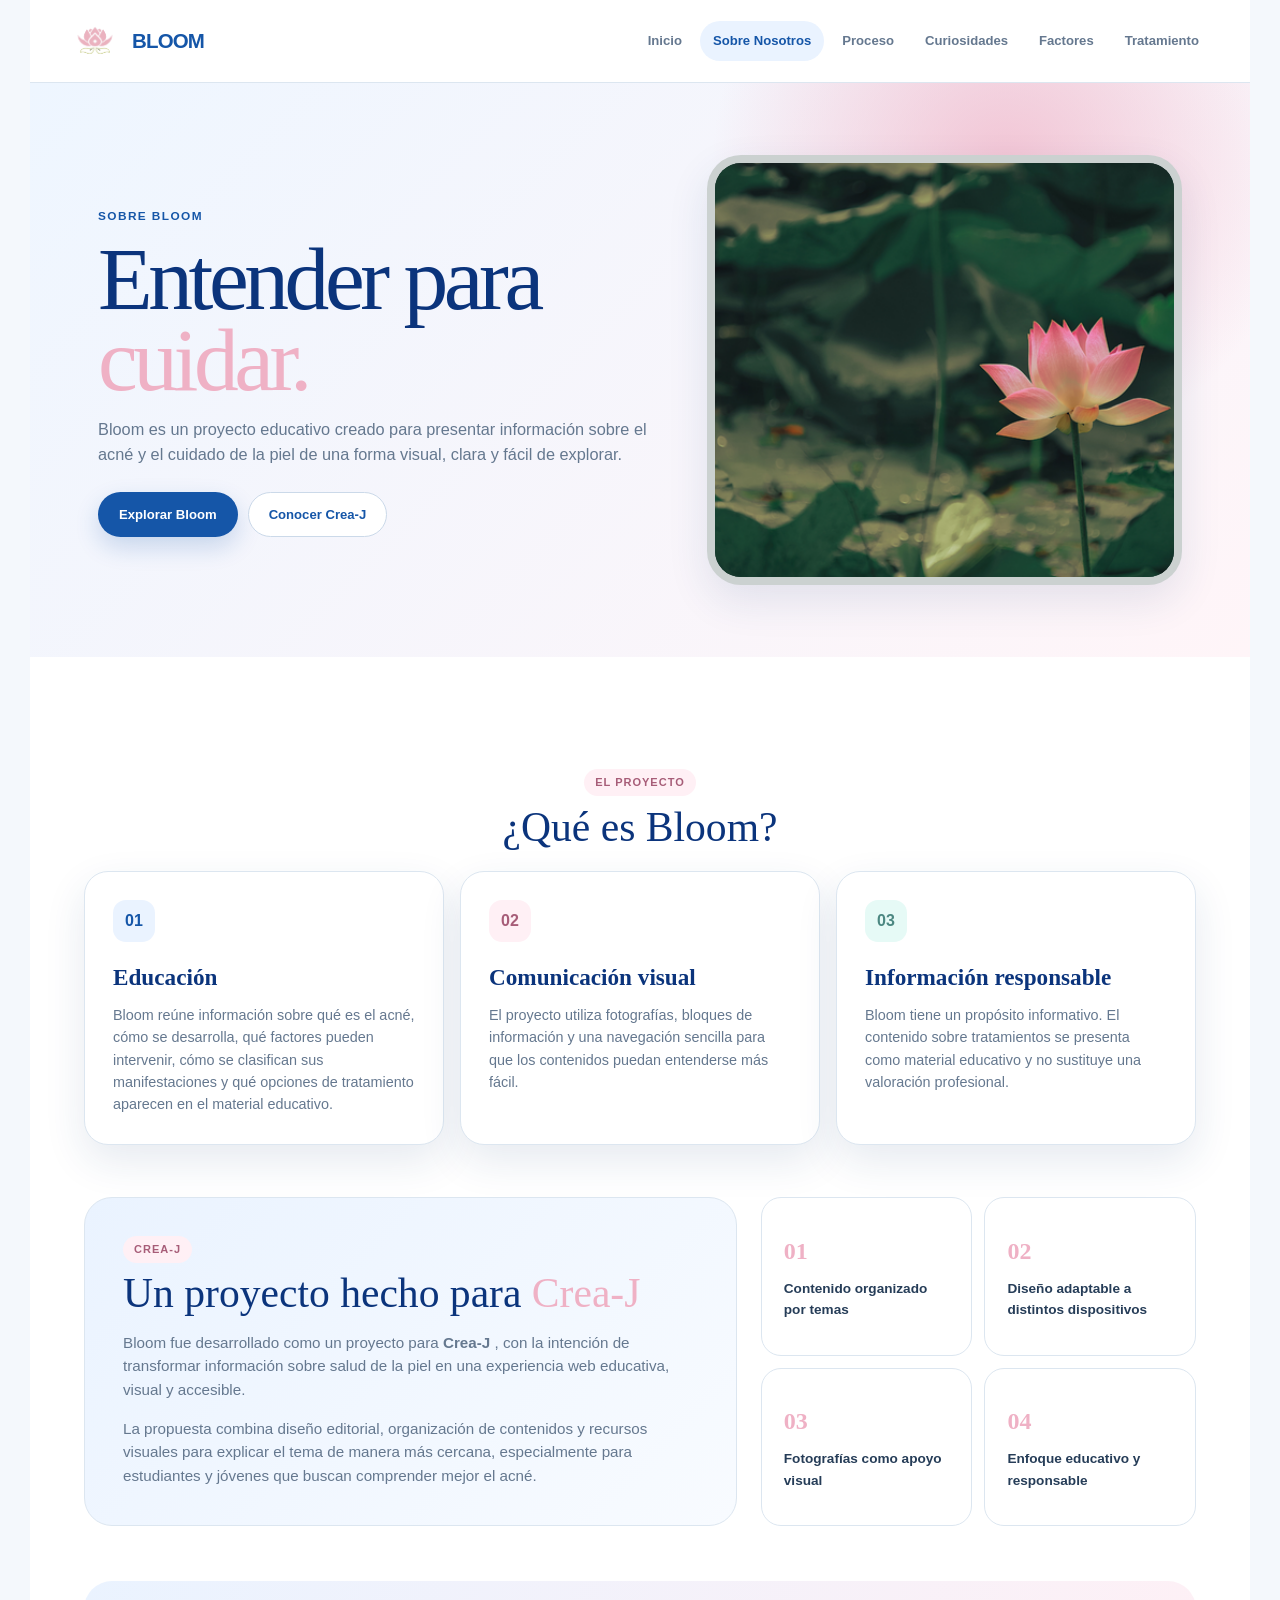
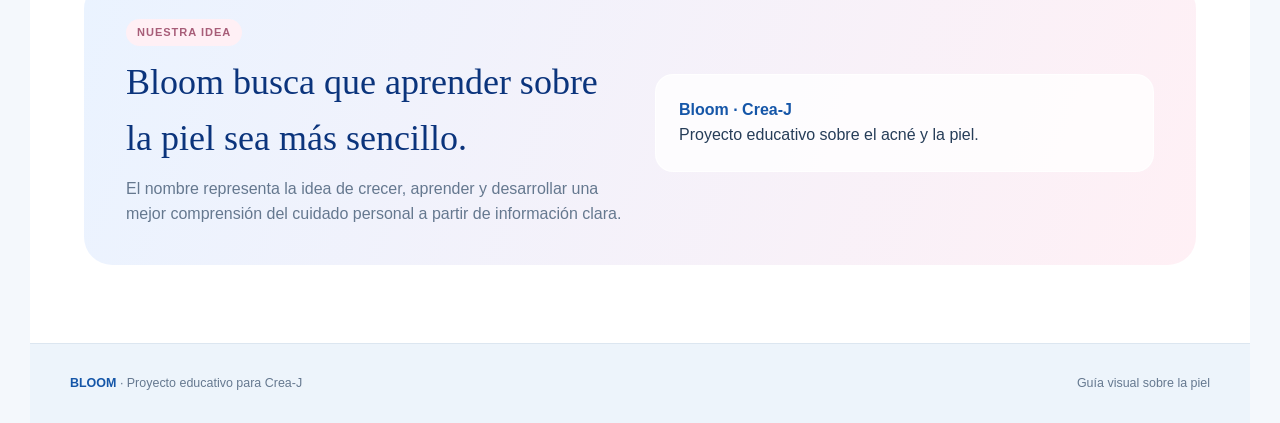
==== about.html @ f33ec6a3 "diseño final" ====
<!DOCTYPE html>
<html lang="es">
 <head>
  <meta charset="utf-8"/>
  <meta content="width=device-width, initial-scale=1.0" name="viewport"/>
  <title>
   Bloom | About us
  </title>
  <link href="style.css" rel="stylesheet"/>
 </head>
 <body>
  <div class="site">
   <header class="header">
    <div class="header-inner">
     <a class="logo" href="index.html">
      <img alt="Logo de Bloom" src="assets/logo.webp"/>
      <span>
       BLOOM
      </span>
     </a>
     <nav class="nav">
      <a href="index.html">
       Inicio
      </a>
      <a class="active" href="about.html">
       Sobre Nosotros
      </a>
      <a href="que-ocurre.html">
       Proceso
      </a>
      <a href="curiosidades.html">
       Curiosidades
      </a>
      <a href="factores.html">
       Factores
      </a>
      <a href="tratamiento.html">
       Tratamiento
      </a>
     </nav>
    </div>
   </header>
   <main>
    <section class="about-hero">
     <div class="about-hero-copy">
      <span class="eyebrow">
       Sobre Bloom
      </span>
      <h1>
       Entender para
       <span>
        cuidar.
       </span>
      </h1>
      <p class="hero-lead">
       Bloom es un proyecto educativo creado para presentar informaci&oacute;n sobre el acn&eacute; y el cuidado de la piel de una forma visual, clara y f&aacute;cil de explorar.
      </p>
      <div class="hero-actions">
       <a class="btn btn-primary" href="index.html">
        Explorar Bloom
       </a>
       <a class="btn btn-secondary" href="#creaj">
        Conocer Crea-J
       </a>
      </div>
     </div>
     <figure class="about-flower">
      <img alt="Flor de loto sobre el agua" src="assets/4.webp"/>
     </figure>
    </section>
    <div class="main">
     <section class="section about-intro" id="creaj">
      <div class="section-head center">
       <span class="pill">
        El proyecto
       </span>
       <h2>
        &iquest;Qu&eacute; es Bloom?
       </h2>
      </div>
      <div class="about-grid">
       <article class="about-card">
        <span class="about-number">
         01
        </span>
        <h3>
         Educaci&oacute;n
        </h3>
        <p>
         Bloom re&uacute;ne informaci&oacute;n sobre qu&eacute; es el acn&eacute;, c&oacute;mo se desarrolla, qu&eacute; factores pueden intervenir, c&oacute;mo se clasifican sus manifestaciones y qu&eacute; opciones de tratamiento aparecen en el material educativo.
        </p>
       </article>
       <article class="about-card">
        <span class="about-number">
         02
        </span>
        <h3>
         Comunicaci&oacute;n visual
        </h3>
        <p>
         El proyecto utiliza fotograf&iacute;as, bloques de informaci&oacute;n y una navegaci&oacute;n sencilla para que los contenidos puedan entenderse más fácil.
        </p>
       </article>
       <article class="about-card">
        <span class="about-number">
         03
        </span>
        <h3>
         Informaci&oacute;n responsable
        </h3>
        <p>
         Bloom tiene un prop&oacute;sito informativo. El contenido sobre tratamientos se presenta como material educativo y no sustituye una valoraci&oacute;n profesional.
        </p>
       </article>
      </div>
     </section>
     <section class="section creator-section">
      <div class="creator-panel">
       <span class="pill">
        Crea-J
       </span>
       <h2>
        Un proyecto hecho para
        <span>
         Crea-J
        </span>
       </h2>
       <p>
        Bloom fue desarrollado como un proyecto para
        <strong>
         Crea-J
        </strong>
        , con la intenci&oacute;n de transformar informaci&oacute;n sobre salud de la piel en una experiencia web educativa, visual y accesible.
       </p>
       <p>
        La propuesta combina dise&ntilde;o editorial, organizaci&oacute;n de contenidos y recursos visuales para explicar el tema de manera m&aacute;s cercana, especialmente para estudiantes y j&oacute;venes que buscan comprender mejor el acn&eacute;.
       </p>
      </div>
      <div class="creator-list">
       <div>
        <strong>
         01
        </strong>
        <span>
         Contenido organizado por temas
        </span>
       </div>
       <div>
        <strong>
         02
        </strong>
        <span>
         Dise&ntilde;o adaptable a distintos dispositivos
        </span>
       </div>
       <div>
        <strong>
         03
        </strong>
        <span>
         Fotograf&iacute;as como apoyo visual
        </span>
       </div>
       <div>
        <strong>
         04
        </strong>
        <span>
         Enfoque educativo y responsable
        </span>
       </div>
      </div>
     </section>
     <section class="section about-closing">
      <div class="band">
       <div>
        <span class="pill">
         Nuestra idea
        </span>
        <h2>
         Bloom busca que aprender sobre la piel sea m&aacute;s sencillo.
        </h2>
        <p>
         El nombre representa la idea de crecer, aprender y desarrollar una mejor comprensi&oacute;n del cuidado personal a partir de informaci&oacute;n clara.
        </p>
       </div>
       <div class="quote">
        <strong>
         Bloom &middot; Crea-J
        </strong>
        <br/>
        Proyecto educativo sobre el acn&eacute; y la piel.
       </div>
      </div>
     </section>
    </div>
   </main>
   <footer class="footer">
    <span>
     <strong>
      BLOOM
     </strong>
     &middot; Proyecto educativo para Crea-J
    </span>
    <span>
     Gu&iacute;a visual sobre la piel
    </span>
   </footer>
  </div>
 </body>
</html>
---- style.css ----
:root {
  --blue:#1556a8;
  --blue-dark:#0b347c;
  --blue-soft:#eaf3ff;
  --sky:#dff6fb;
  --pink:#efb1c5;
  --pink-soft:#fff0f5;
  --lav:#eee8ff;
  --mint:#e6faf6;
  --peach:#fff1eb;
  --ink:#263d58;
  --muted:#65788f;
  --white:#fff;
  --line:#dce6f0;
  --shadow:0 16px 42px rgba(27,65,115,.11);
  --radius:24px;
  --serif:Georgia,"Times New Roman",serif;
  --sans:Inter,Arial,Helvetica,sans-serif;
}
* {
  box-sizing:border-box
}
html {
  scroll-behavior:smooth
}
body {
  margin:0;
  background:#f4f8fc;
  color:var(--ink);
  font-family:var(--sans);
  line-height:1.55
}
a {
  text-decoration:none;
  color:inherit
}
img {
  display:block;
  max-width:100%
}
.site {
  width:min(1220px,100%);
  margin:auto;
  background:#fff;
  min-height:100vh;
  overflow:hidden
}
/* HEADER */
.header {
  position:sticky;
  top:0;
  z-index:50;
  background:rgba(255,255,255,.95);
  backdrop-filter:blur(14px);
  border-bottom:1px solid var(--line)
}
.header-inner {
  min-height:82px;
  padding:0 38px;
  display:flex;
  align-items:center;
  justify-content:space-between;
  gap:24px
}
.logo {
  display:flex;
  align-items:center;
  gap:10px;
  color:var(--blue);
  font-weight:900;
  letter-spacing:-.04em;
  font-size:1.28rem
}
.logo img {
  width:54px;
  height:54px;
  object-fit:contain
}
.logo span {
  display:inline-block
}
.nav {
  display:flex;
  gap:5px;
  flex-wrap:wrap;
  justify-content:flex-end
}
.nav a {
  padding:10px 13px;
  border-radius:999px;
  color:var(--muted);
  font-size:.82rem;
  font-weight:800
}
.nav a:hover,.nav a.active {
  background:var(--blue-soft);
  color:var(--blue)
}
/* HERO */
.hero {
  position:relative;
  overflow:hidden;
  background:radial-gradient(circle at 86% 18%,rgba(239,177,197,.72),transparent 24%),radial-gradient(circle at 65% 90%,rgba(190,234,246,.9),transparent 31%),linear-gradient(135deg,#eef6ff,#fff5f8)
}
.hero-content {
  position:relative;
  z-index:2;
  min-height:455px;
  padding:62px 68px;
  display:grid;
  grid-template-columns:1.02fr .98fr;
  align-items:center;
  gap:48px
}
.eyebrow {
  color:var(--blue);
  font-size:.74rem;
  font-weight:900;
  text-transform:uppercase;
  letter-spacing:.12em
}
.hero h1 {
  margin:12px 0 16px;
  max-width:650px;
  color:var(--blue-dark);
  font-family:var(--serif);
  font-weight:400;
  font-size:clamp(3.6rem,8vw,6.4rem);
  line-height:.88;
  letter-spacing:-.05em
}
.hero h1 span {
  color:var(--pink)
}
.hero-lead {
  max-width:600px;
  margin:0;
  color:var(--muted);
  font-size:1.02rem
}
.hero-actions {
  display:flex;
  gap:10px;
  margin-top:25px
}
.btn {
  display:inline-flex;
  align-items:center;
  justify-content:center;
  min-height:45px;
  padding:0 20px;
  border-radius:999px;
  border:1px solid transparent;
  font-size:.82rem;
  font-weight:900
}
.btn-primary {
  color:#fff;
  background:var(--blue);
  box-shadow:0 10px 25px rgba(21,86,168,.2)
}
.btn-secondary {
  color:var(--blue);
  background:#fff;
  border-color:#cbd9e9
}
.hero-photo-wrap {
  position:relative;
  min-height:340px;
  display:flex;
  align-items:center
}
.hero-photo {
  position:relative;
  z-index:1;
  width:100%;
  height:340px;
  object-fit:cover;
  border-radius:30px;
  box-shadow:var(--shadow);
  border:8px solid rgba(255,255,255,.75)
}
.hero-photo-wrap:after {
  content:"";
  position:absolute;
  right:-12px;
  bottom:-10px;
  width:92px;
  height:92px;
  border-radius:50%;
  background:var(--pink);
  opacity:.7
}
/* MAIN */
.main {
  padding:60px 54px 78px
}
.intro {
  max-width:900px;
  margin:0 auto 46px;
  text-align:center
}
.intro h2,.section-head h2 {
  margin:0;
  color:var(--blue-dark);
  font-family:var(--serif);
  font-size:2.6rem;
  font-weight:400;
  line-height:1.06
}
.intro p,.section-head p {
  color:var(--muted);
  margin:13px auto 0
}
.section {
  margin-top:52px
}
.section-head {
  margin-bottom:22px
}
.section-head.center {
  text-align:center
}
.section-head.center p {
  max-width:700px
}
.pill {
  display:inline-block;
  margin-bottom:9px;
  padding:5px 11px;
  border-radius:999px;
  background:var(--pink-soft);
  color:#a75d78;
  font-size:.69rem;
  font-weight:900;
  text-transform:uppercase;
  letter-spacing:.09em
}
/* IMAGE BLOCKS */
.image-grid {
  display:grid;
  grid-template-columns:1.2fr .8fr .8fr;
  gap:16px;
  margin-top:25px
}
.image-grid.two {
  grid-template-columns:1fr 1fr
}
.image-grid.three {
  grid-template-columns:repeat(3,1fr)
}
.image-grid.four {
  grid-template-columns:repeat(4,1fr)
}
.image-card {
  position:relative;
  overflow:hidden;
  border-radius:22px;
  background:#edf4fb;
  height:250px;
  box-shadow:var(--shadow);
  border:1px solid rgba(220,230,240,.9);
  margin:0
}
.image-card.tall {
  height:380px
}
.image-card.wide {
  height:275px
}
.image-card img {
  display:block;
  width:100%;
  height:100%;
  object-fit:cover;
  transition:transform .45s ease
}
.image-card:hover img {
  transform:scale(1.035)
}
.image-card:nth-child(2) img {
  object-position:center
}
.visual-note {
  margin-top:9px;
  text-align:right;
  color:var(--muted);
  font-size:.7rem
}
.split-visual {
  display:grid;
  grid-template-columns:1fr 1fr;
  gap:24px;
  align-items:stretch
}
.split-visual .image-card {
  height:380px
}
/* CARDS */
.cards {
  display:grid;
  grid-template-columns:repeat(3,1fr);
  gap:16px
}
.card {
  position:relative;
  padding:24px;
  min-height:190px;
  border:1px solid var(--line);
  border-radius:var(--radius);
  background:#fff;
  box-shadow:var(--shadow)
}
.card h3 {
  margin:0 0 8px;
  color:var(--blue-dark);
  font-size:1.08rem
}
.card p {
  margin:0;
  color:var(--muted);
  font-size:.9rem
}
.card-icon {
  width:46px;
  height:46px;
  margin-bottom:17px;
  border-radius:14px;
  display:grid;
  place-items:center;
  color:var(--blue);
  background:var(--blue-soft);
  font-weight:900
}
.card:nth-child(2) .card-icon {
  background:var(--pink-soft);
  color:#b0617c
}
.card:nth-child(3) .card-icon {
  background:var(--mint);
  color:#4c8882
}
/* PROCESS */
.process {
  display:grid;
  grid-template-columns:repeat(4,1fr);
  gap:12px
}
.process-card {
  padding:20px 17px;
  border-radius:18px;
  background:#f8fbff;
  border:1px solid var(--line)
}
.number {
  width:38px;
  height:38px;
  display:grid;
  place-items:center;
  margin-bottom:13px;
  border-radius:50%;
  color:#fff;
  background:var(--pink);
  font-family:var(--serif);
  font-size:1.2rem
}
.process-card h3 {
  margin:0 0 6px;
  font-size:.95rem;
  color:var(--blue-dark)
}
.process-card p {
  margin:0;
  color:var(--muted);
  font-size:.8rem
}
/* BANDS */
.band {
  margin-top:55px;
  padding:38px 42px;
  border-radius:28px;
  background:linear-gradient(110deg,var(--blue-soft),var(--pink-soft));
  display:grid;
  grid-template-columns:1fr 1fr;
  gap:30px;
  align-items:center
}
.band h2 {
  margin:0;
  font-family:var(--serif);
  font-weight:400;
  font-size:2.25rem;
  color:var(--blue-dark)
}
.band p {
  margin:10px 0 0;
  color:var(--muted)
}
.quote {
  padding:23px;
  background:rgba(255,255,255,.78);
  border-radius:18px;
  border:1px solid rgba(255,255,255,.9);
  color:var(--ink)
}
.quote strong {
  color:var(--blue)
}
/* LAYERS */
.layers {
  display:grid;
  grid-template-columns:1.05fr .95fr;
  gap:25px
}
.layer-stack {
  display:grid;
  gap:9px
}
.layer {
  padding:19px 22px;
  border-radius:17px;
  background:#fff;
  border:1px solid var(--line);
  box-shadow:var(--shadow)
}
.layer h3 {
  margin:0;
  color:var(--blue-dark);
  font-family:var(--serif);
  font-size:1.35rem
}
.layer p {
  margin:5px 0 0;
  color:var(--muted);
  font-size:.87rem
}
.layer.epi {
  border-left:7px solid var(--pink)
}
.layer.dermis {
  border-left:7px solid #a9ddea
}
.layer.hipo {
  border-left:7px solid #c8b9ed
}
.info-box {
  padding:27px;
  border-radius:22px;
  background:var(--peach)
}
.info-box h3 {
  margin:0;
  color:var(--blue-dark);
  font-family:var(--serif);
  font-size:1.6rem
}
.info-box p {
  color:var(--muted);
  font-size:.9rem
}
/* FACTORS + TYPES */
.factor-grid {
  display:grid;
  grid-template-columns:repeat(2,1fr);
  gap:14px
}
.factor {
  padding:24px;
  border-radius:20px;
  background:#fff;
  border:1px solid var(--line)
}
.factor h3 {
  margin:0 0 7px;
  color:var(--blue-dark);
  font-family:var(--serif);
  font-size:1.35rem
}
.factor p {
  margin:0;
  color:var(--muted);
  font-size:.87rem
}
.types {
  display:grid;
  gap:15px
}
.type {
  display:grid;
  grid-template-columns:145px 1fr 220px;
  min-height:145px;
  overflow:hidden;
  border:1px solid var(--line);
  border-radius:20px;
  background:#fff;
  box-shadow:var(--shadow)
}
.type-name {
  display:grid;
  place-items:center;
  padding:15px;
  background:var(--blue-soft);
  color:var(--blue);
  font-family:var(--serif);
  font-size:1.45rem
}
.type:nth-child(2) .type-name {
  background:var(--pink-soft);
  color:#a65d78
}
.type:nth-child(3) .type-name {
  background:var(--lav);
  color:#7664a4
}
.type-content {
  padding:18px 21px
}
.type-content h3 {
  margin:0;
  color:var(--blue-dark)
}
.type-content p {
  margin:5px 0 0;
  color:var(--muted);
  font-size:.87rem
}
.type-photo {
  width:100%;
  height:100%;
  min-height:145px;
  object-fit:cover
}
/* TREATMENTS */
.treatments {
  display:grid;
  grid-template-columns:repeat(2,1fr);
  gap:15px
}
.treatment {
  padding:23px;
  display:grid;
  grid-template-columns:52px 1fr;
  gap:15px;
  border:1px solid var(--line);
  border-radius:20px;
  background:#fff;
  box-shadow:var(--shadow)
}
.treatment-icon {
  width:52px;
  height:52px;
  display:grid;
  place-items:center;
  border-radius:16px;
  background:var(--blue-soft);
  color:var(--blue);
  font-family:var(--serif);
  font-size:1.25rem
}
.treatment:nth-child(2) .treatment-icon,.treatment:nth-child(5) .treatment-icon {
  background:var(--pink-soft);
  color:#a75d78
}
.treatment h3 {
  margin:0;
  color:var(--blue-dark)
}
.treatment p {
  margin:5px 0 0;
  color:var(--muted);
  font-size:.85rem
}
.disclaimer {
  margin-top:22px;
  padding:17px 20px;
  border-radius:15px;
  background:#fff8ed;
  border:1px solid #f1ddbd;
  color:#766044;
  font-size:.83rem
}
/* FOOTER */
.footer {
  padding:30px 40px;
  background:#edf4fb;
  border-top:1px solid var(--line);
  display:flex;
  align-items:center;
  justify-content:space-between;
  gap:20px;
  color:var(--muted);
  font-size:.78rem
}
.footer strong {
  color:var(--blue)
}
@media(max-width:900px) {
  .header-inner {
    padding:12px 20px;
    align-items:flex-start;
    flex-direction:column
  }
  .nav {
    justify-content:flex-start
  }
  .hero-content {
    grid-template-columns:1fr;
    padding:50px 30px;
    min-height:auto
  }
  .hero-photo {
    height:300px
  }
  .hero-photo-wrap {
    min-height:300px
  }
  .cards,.process {
    grid-template-columns:1fr 1fr
  }
  .layers,.split-visual {
    grid-template-columns:1fr
  }
  .band {
    grid-template-columns:1fr
  }
  .type {
    grid-template-columns:115px 1fr
  }
  .type-photo {
    display:block
  }
  .image-grid,.image-grid.four,.image-grid.three {
    grid-template-columns:1fr 1fr
  }
  .image-card {
    height:240px
  }
  .image-card.wide {
    height:260px
  }
  .image-card.tall,.split-visual .image-card {
    height:330px
  }

}
@media(max-width:560px) {
  .main {
    padding:40px 17px 55px
  }
  .hero h1 {
    font-size:3.5rem
  }
  .hero-actions {
    flex-direction:column;
    align-items:flex-start
  }
  .cards,.process,.factor-grid,.treatments,.image-grid,.image-grid.two,.image-grid.four,.image-grid.three {
    grid-template-columns:1fr
  }
  .image-card,.image-card.wide,.image-card.tall,.split-visual .image-card {
    height:250px
  }
  .type {
    grid-template-columns:90px 1fr
  }
  .type-name {
    font-size:1.05rem
  }
  .footer {
    padding:25px 20px;
    flex-direction:column;
    align-items:flex-start
  }
  .logo img {
    width:48px;
    height:48px
  }
  .hero-photo {
    height:245px
  }
  .hero-photo-wrap {
    min-height:245px
  }
  .intro h2,.section-head h2 {
    font-size:2.15rem
  }

}
/* ABOUT US */
.about-hero {
  position:relative;
  display:grid;
  grid-template-columns:1fr .85fr;
  gap:50px;
  align-items:center;
  padding:72px 68px;
  background:radial-gradient(circle at 80% 15%,rgba(239,177,197,.72),transparent 27%),linear-gradient(135deg,#eef6ff,#fff5f8);
  overflow:hidden
}
.about-hero-copy h1 {
  margin:12px 0 16px;
  color:var(--blue-dark);
  font-family:var(--serif);
  font-size:clamp(3.8rem,7vw,6rem);
  font-weight:400;
  line-height:.9;
  letter-spacing:-.05em
}
.about-hero-copy h1 span {
  color:var(--pink)
}
.about-flower {
  margin:0;
  height:430px;
  border-radius:34px;
  overflow:hidden;
  background:#102e28;
  box-shadow:var(--shadow);
  border:8px solid rgba(255,255,255,.78)
}
.about-flower img {
  width:100%;
  height:100%;
  object-fit:cover;
  object-position:center
}
.about-grid {
  display:grid;
  grid-template-columns:repeat(3,1fr);
  gap:16px
}
.about-card {
  padding:28px;
  border:1px solid var(--line);
  border-radius:24px;
  background:#fff;
  box-shadow:var(--shadow)
}
.about-number {
  display:grid;
  place-items:center;
  width:42px;
  height:42px;
  margin-bottom:18px;
  border-radius:13px;
  background:var(--blue-soft);
  color:var(--blue);
  font-weight:900
}
.about-card:nth-child(2) .about-number {
  background:var(--pink-soft);
  color:#a75d78
}
.about-card:nth-child(3) .about-number {
  background:var(--mint);
  color:#4c8882
}
.about-card h3 {
  margin:0 0 8px;
  color:var(--blue-dark);
  font-family:var(--serif);
  font-size:1.45rem
}
.about-card p {
  margin:0;
  color:var(--muted);
  font-size:.9rem
}
.creator-section {
  display:grid;
  grid-template-columns:1.2fr .8fr;
  gap:24px;
  align-items:stretch
}
.creator-panel {
  padding:38px;
  border-radius:28px;
  background:linear-gradient(135deg,var(--blue-soft),#f8fbff);
  border:1px solid var(--line)
}
.creator-panel h2 {
  margin:0;
  color:var(--blue-dark);
  font-family:var(--serif);
  font-size:2.6rem;
  font-weight:400;
  line-height:1.05
}
.creator-panel h2 span {
  color:var(--pink)
}
.creator-panel p {
  color:var(--muted);
  font-size:.95rem
}
.creator-panel p:last-child {
  margin-bottom:0
}
.creator-list {
  display:grid;
  grid-template-columns:1fr 1fr;
  gap:12px
}
.creator-list div {
  padding:22px;
  border:1px solid var(--line);
  border-radius:20px;
  background:#fff;
  display:flex;
  flex-direction:column;
  gap:8px;
  justify-content:center
}
.creator-list strong {
  font-family:var(--serif);
  font-size:1.5rem;
  color:var(--pink)
}
.creator-list span {
  color:var(--ink);
  font-size:.85rem;
  font-weight:800
}
.about-closing {
  margin-bottom:0
}

.left-footer{
  display: flex;

}

.ig{
  width: 20px;
  margin-left: 20px;
}
/* MOBILE / RESPONSIVE */
@media(max-width:900px) {
  .about-hero {
    grid-template-columns:1fr;
    padding:52px 30px;
    gap:28px
  }
  .about-flower {
    height:330px
  }
  .about-grid,.creator-section {
    grid-template-columns:1fr
  }
  .creator-list {
    grid-template-columns:1fr 1fr
  }
  .header-inner {
    gap:12px
  }
  .nav {
    width:100%;
    overflow-x:auto;
    flex-wrap:nowrap;
    justify-content:flex-start;
    padding-bottom:2px;
    scrollbar-width:none
  }
  .nav::-webkit-scrollbar {
    display:none
  }
  .nav a {
    white-space:nowrap
  }

}
@media(max-width:560px) {
  .header-inner {
    padding:10px 16px;
    min-height:auto
  }
  .logo {
    font-size:1.1rem
  }
  .logo img {
    width:44px;
    height:44px
  }
  .nav {
    gap:2px
  }
  .nav a {
    padding:9px 10px;
    font-size:.75rem
  }
  .hero-content {
    padding:42px 20px 48px;
    gap:28px
  }
  .hero h1 {
    font-size:3.25rem
  }
  .hero-lead {
    font-size:.94rem
  }
  .hero-photo {
    height:235px
  }
  .hero-photo-wrap {
    min-height:235px
  }
  .main {
    padding:38px 16px 54px
  }
  .intro {
    margin-bottom:34px
  }
  .intro h2,.section-head h2 {
    font-size:2rem
  }
  .section {
    margin-top:40px
  }
  .band {
    padding:28px 22px
  }
  .band h2 {
    font-size:1.9rem
  }
  .about-hero {
    padding:42px 20px 48px
  }
  .about-hero-copy h1 {
    font-size:3.3rem
  }
  .about-flower {
    height:300px;
    border-radius:24px
  }
  .about-card,.creator-panel {
    padding:24px
  }
  .creator-panel h2 {
    font-size:2.15rem
  }
  .creator-list {
    grid-template-columns:1fr
  }
  .footer {
    font-size:.72rem
  }

}
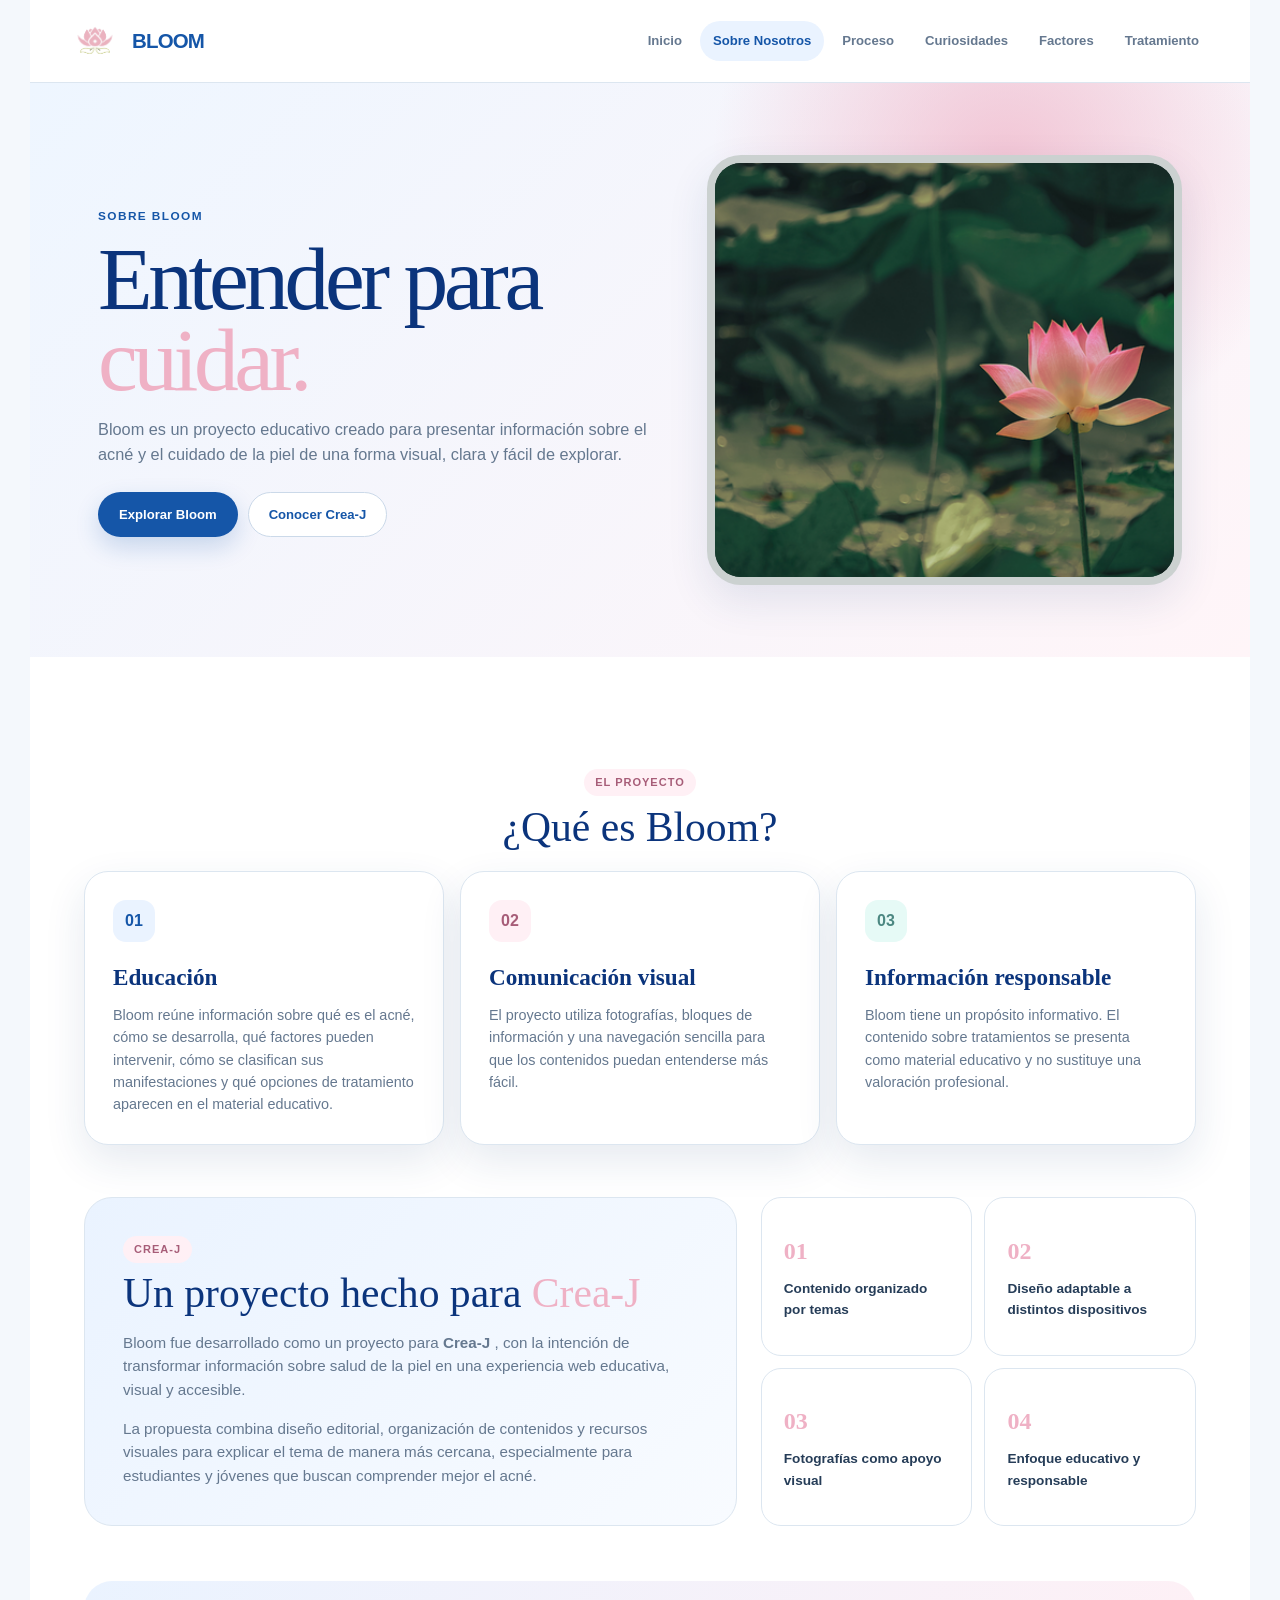
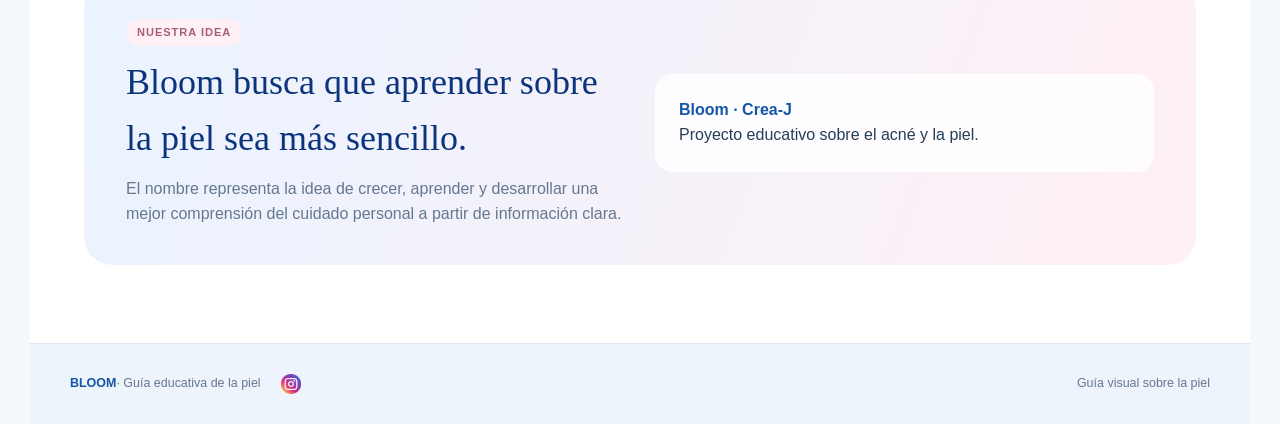
==== commit a4279d52: "datos finales" ====
--- a/about.html
+++ b/about.html
@@ -196,11 +196,12 @@
     </div>
    </main>
    <footer class="footer">
-    <span>
+    <span class="left-footer">
      <strong>
       BLOOM
      </strong>
-     &middot; Proyecto educativo para Crea-J
+     &middot; Gu&iacute;a educativa de la piel
+     <a href="https://www.instagram.com/bloom.creaj/" target="_blank" rel="noopener noreferrer"><img class="ig" src="assets/ig.png" alt="Instagram"></a>
     </span>
     <span>
      Gu&iacute;a visual sobre la piel
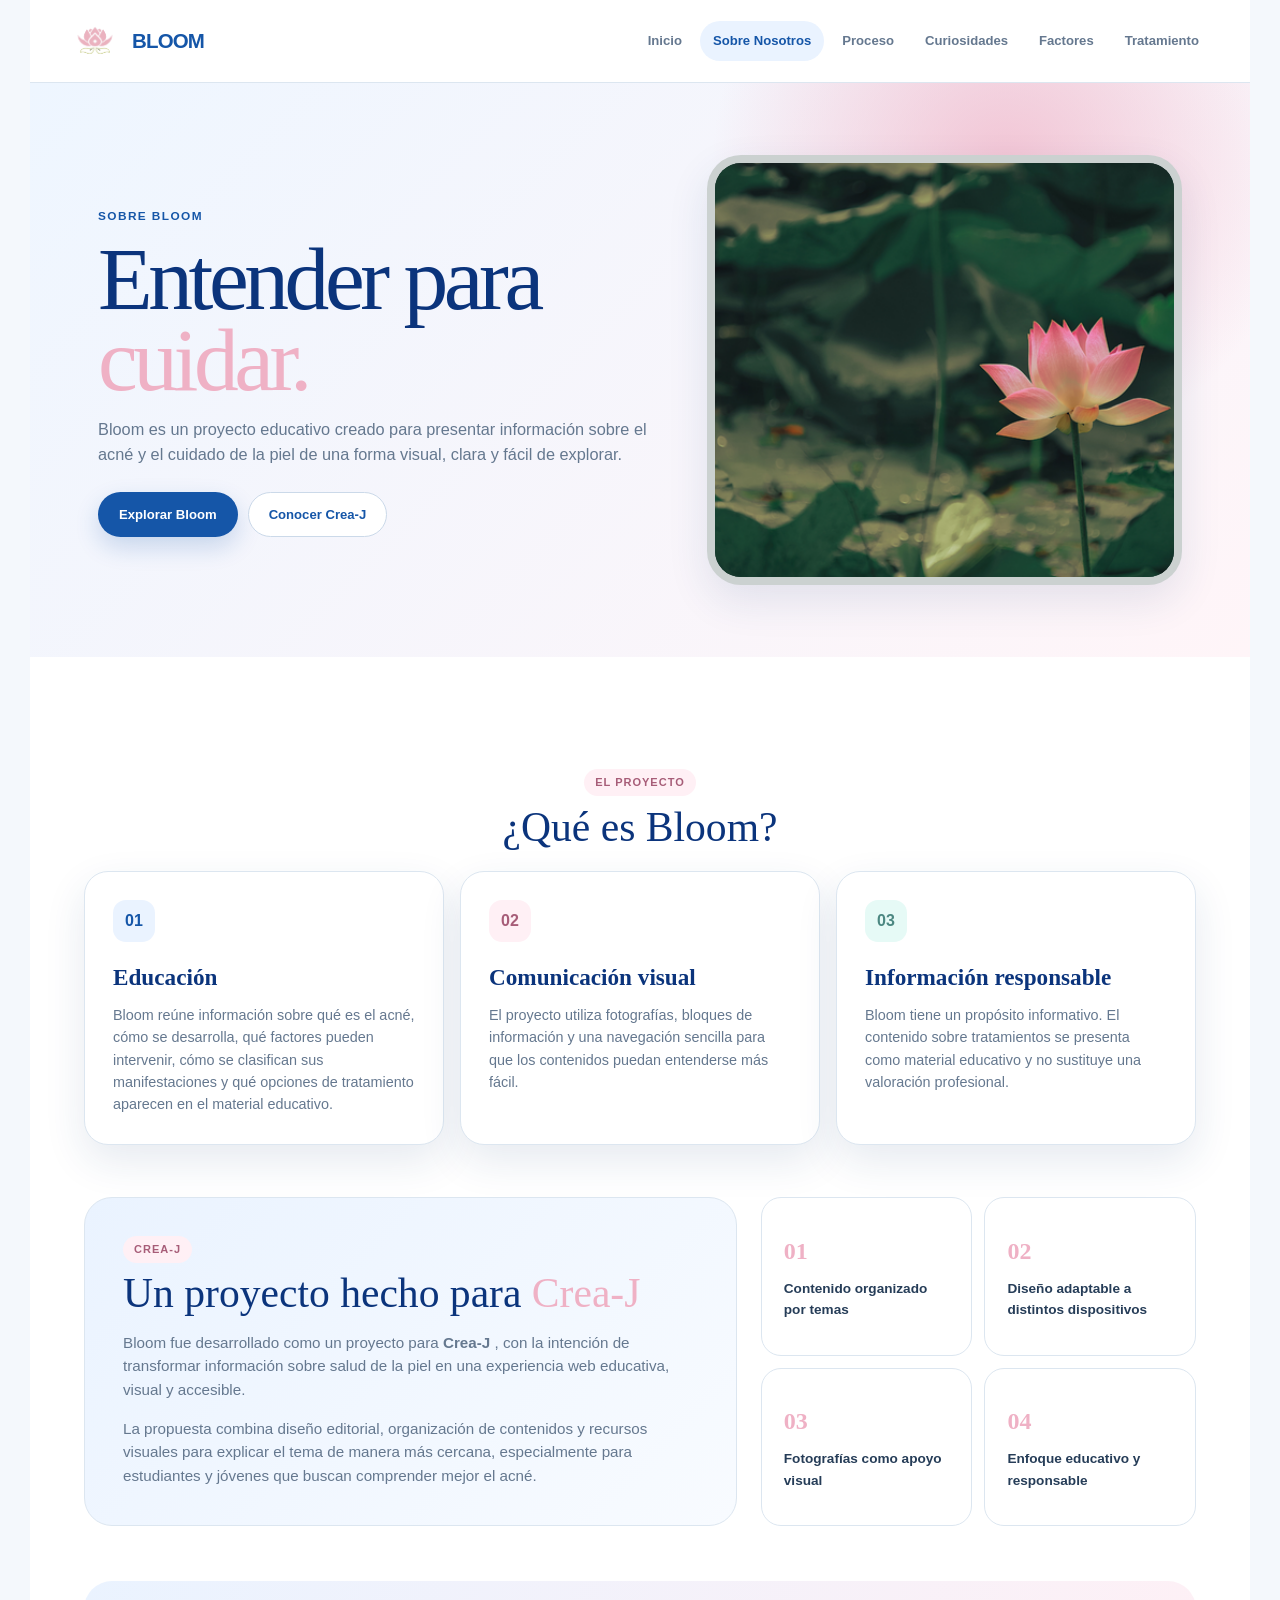
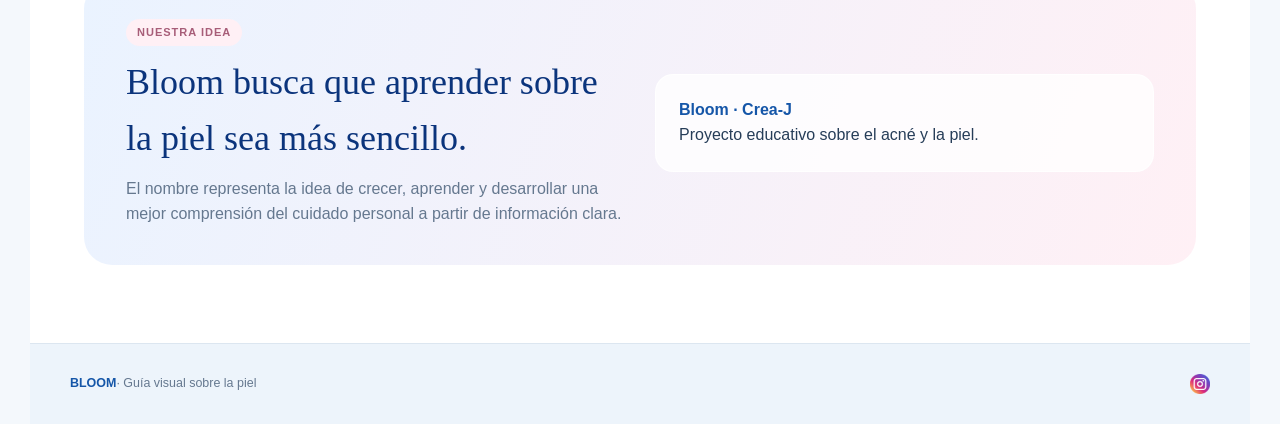
==== commit effed190: "footer arreglos" ====
--- a/about.html
+++ b/about.html
@@ -200,11 +200,10 @@
      <strong>
       BLOOM
      </strong>
-     &middot; Gu&iacute;a educativa de la piel
-     <a href="https://www.instagram.com/bloom.creaj/" target="_blank" rel="noopener noreferrer"><img class="ig" src="assets/ig.png" alt="Instagram"></a>
+     &middot; Gu&iacute;a visual sobre la piel
     </span>
     <span>
-     Gu&iacute;a visual sobre la piel
+     <a href="https://www.instagram.com/bloom.creaj/" target="_blank" rel="noopener noreferrer"><img class="ig" src="assets/ig.png" alt="Instagram"></a>
     </span>
    </footer>
   </div>
